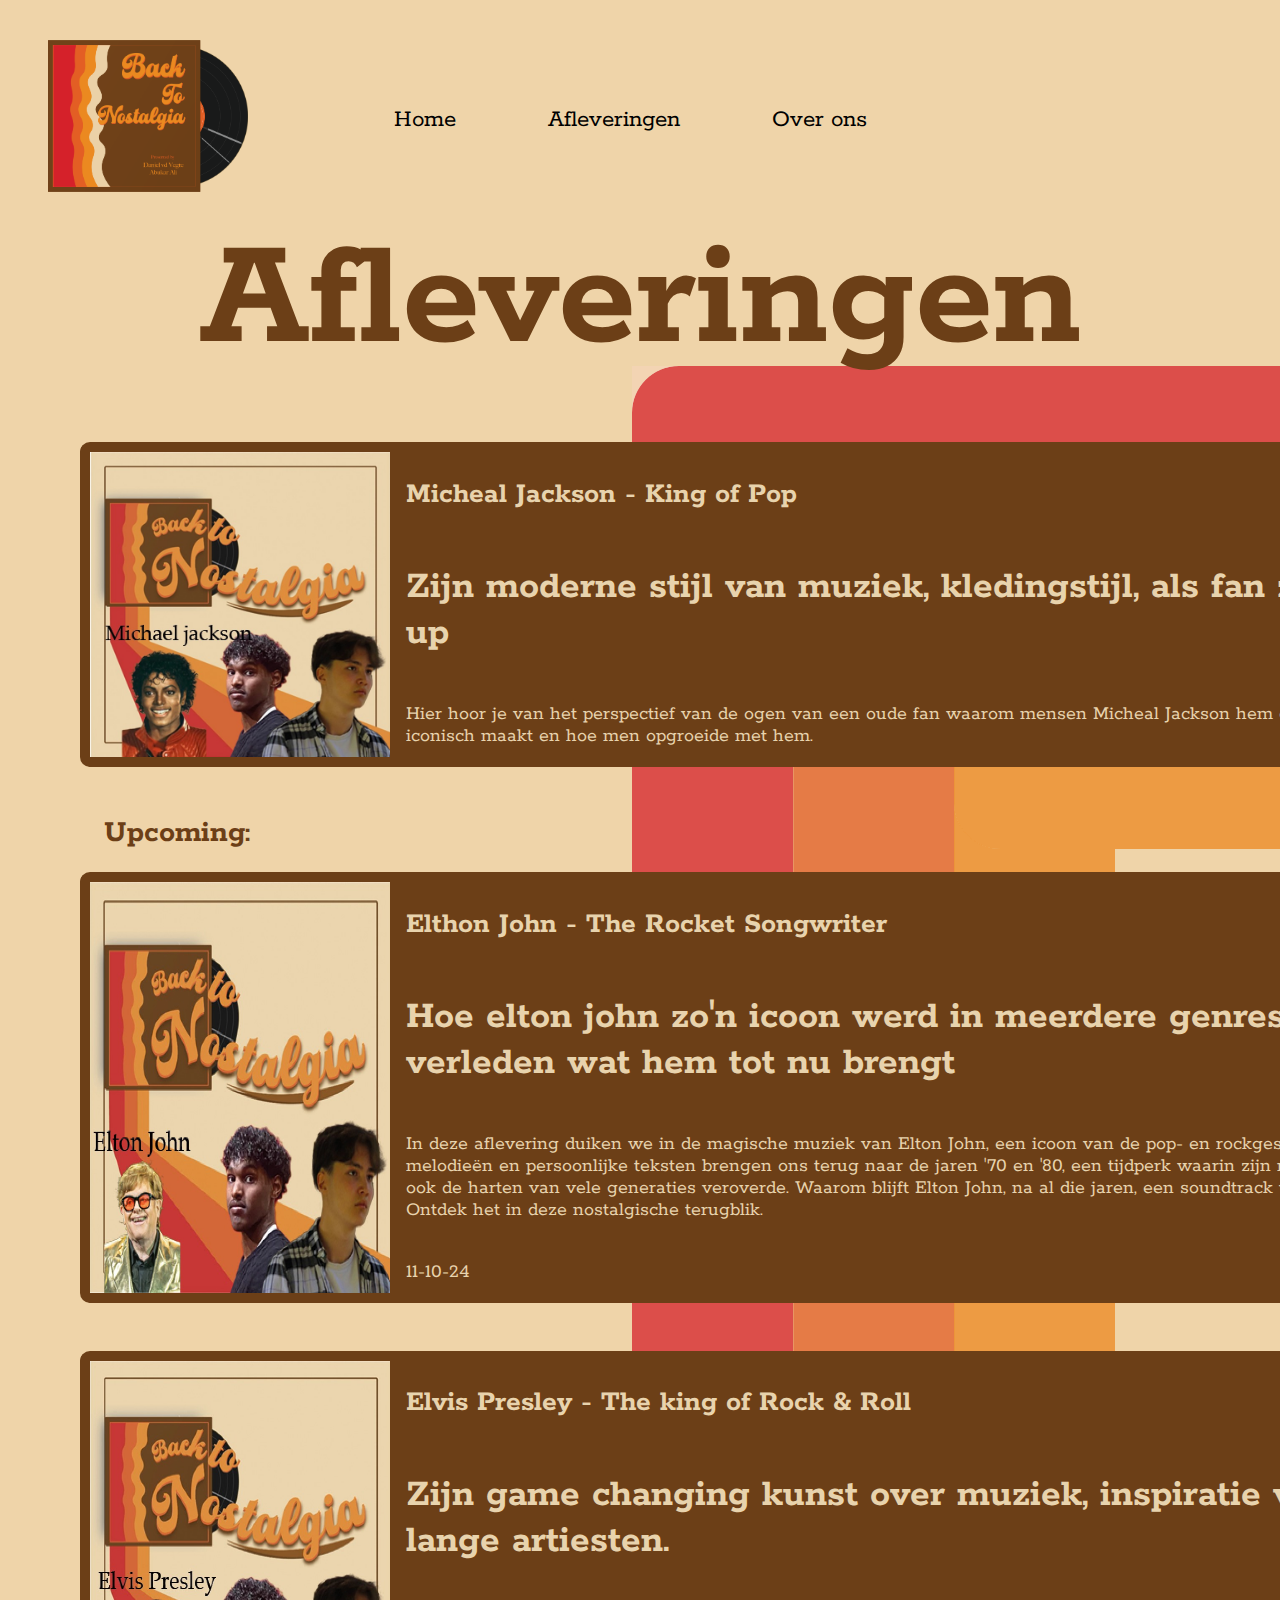
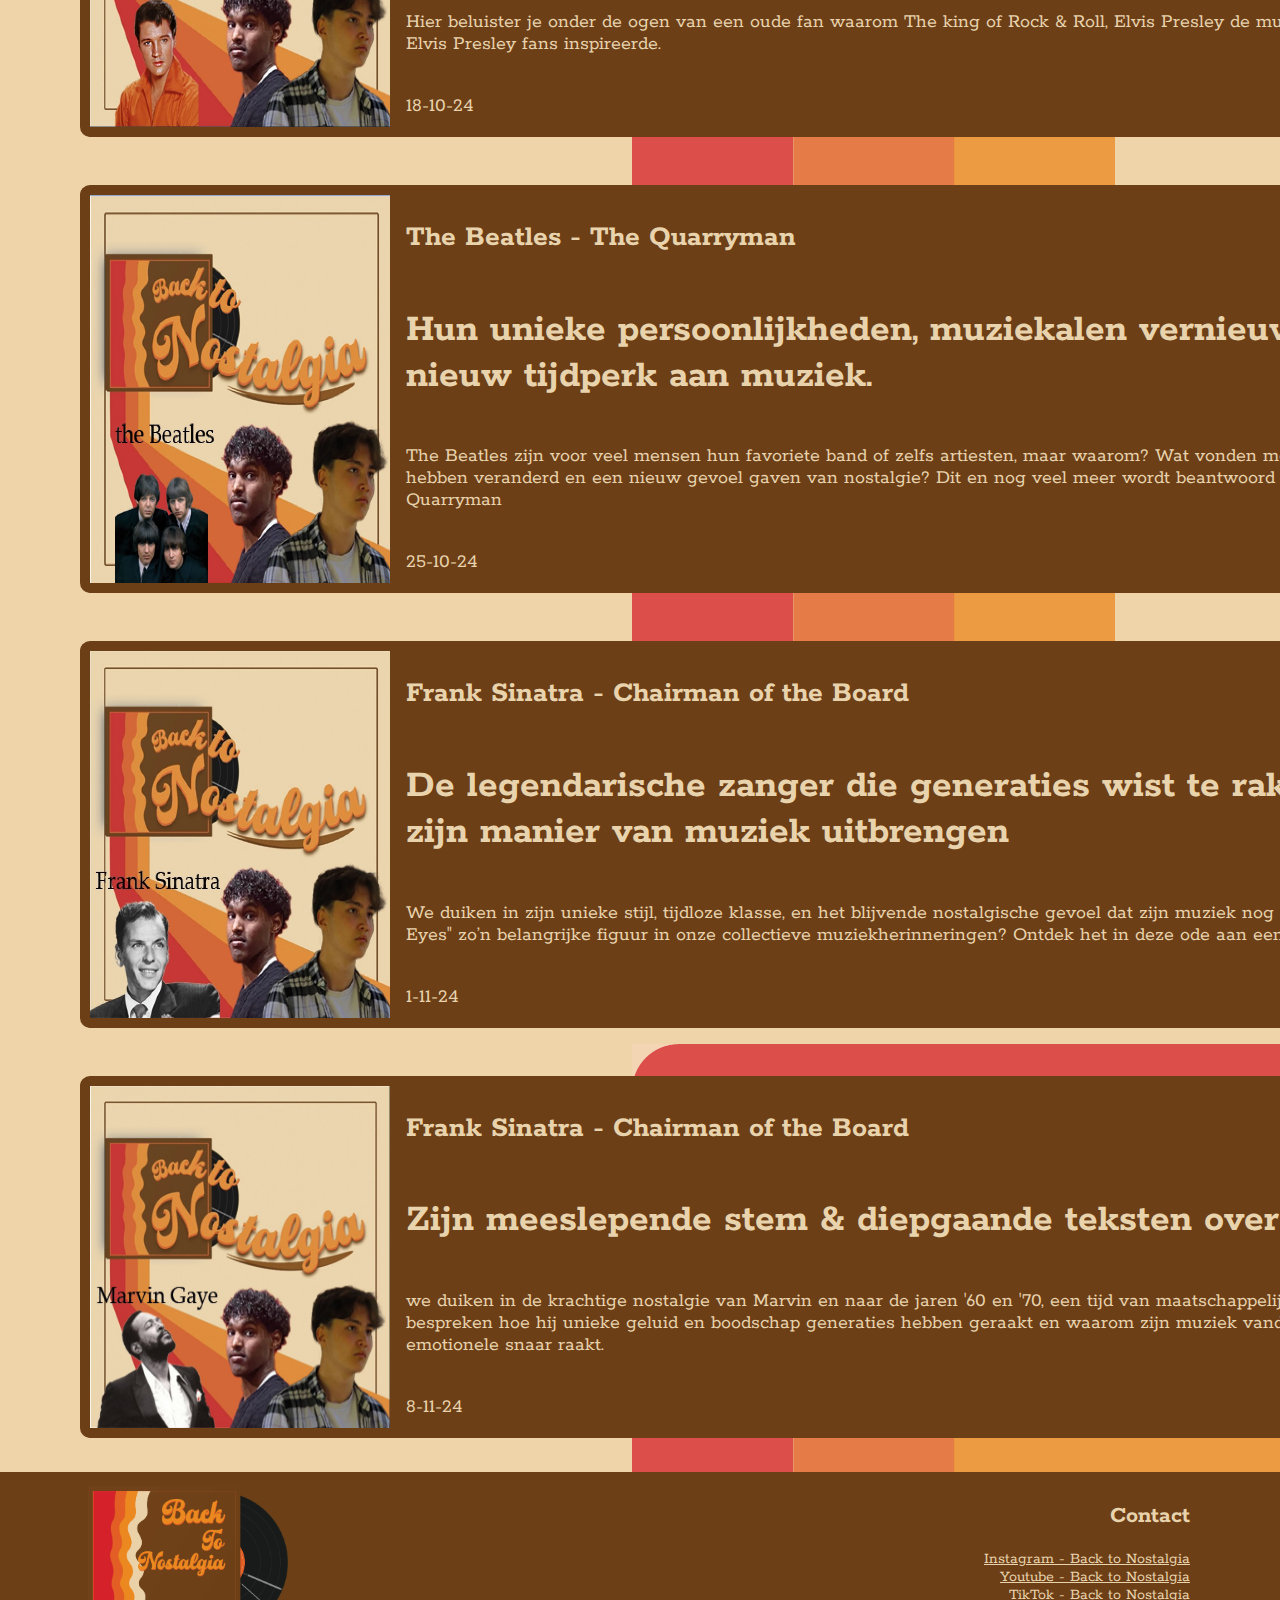
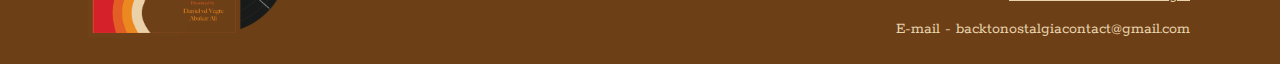
==== afleveringen.html @ cfd00c78 "Add files via upload" ====
<!DOCTYPE html>
<html lang="en">
  <head>
    <link rel="stylesheet" href="style.css" />
    <meta charset="UTF-8" />
    <meta name="viewport" content="width=device-width, initial-scale=1.0" />
    <title>Document</title>
  </head>
  <body>
    <header>
      <nav>
        <ul>
          <a href="index.html"
            ><img
              class="logovinylplaat"
              src="images/images/logocontent.png"
              alt="backtonostalgialogovinylplaat"
          /></a>
          <li><a href="index.html">Home</a></li>
          <li><a href="afleveringen.html">Afleveringen</a></li>
          <li><a href="overons.html">Over ons</a></li>
        </ul>
      </nav>
    </header>

    <h4>Afleveringen</h4>

    <section class="beschrijving">
      <img
        class="bandfoto"
        src="images/images/michealjacksonthumbnail.jpeg"
        alt="fotomj"
      />
      <article class="bandBeschrijving">
        <h2>Micheal Jackson - King of Pop</h2>
        <h1>
          Zijn moderne stijl van muziek, kledingstijl, als fan zijnde & zijn
          come-up
        </h1>
        <p>
          Hier hoor je van het perspectief van de ogen van een oude fan waarom
          mensen Micheal Jackson hem de King of Pop noemen, wat hem zo iconisch
          maakt en hoe men opgroeide met hem.
        </p>
      </article>
    </section>

    <section class="upcoming">
      <h1>Upcoming:</h1>
    </section>

    <section class="beschrijving">
      <img
        class="bandfoto"
        src="images/images/eltonjohnthumbnail.jpeg"
        alt="fotoeltonjohn"
      />
      <article class="bandBeschrijving">
        <h2>Elthon John - The Rocket Songwriter</h2>
        <h1>
          Hoe elton john zo'n icoon werd in meerdere genres & zijn lastige
          verleden wat hem tot nu brengt
        </h1>
        <p>
          In deze aflevering duiken we in de magische muziek van Elton John, een
          icoon van de pop- en rockgeschiedenis. Zijn unieke stijl, betoverende
          melodieën en persoonlijke teksten brengen ons terug naar de jaren '70
          en '80, een tijdperk waarin zijn muziek niet alleen de hitlijsten,
          maar ook de harten van vele generaties veroverde. Waarom blijft Elton
          John, na al die jaren, een soundtrack voor zoveel dierbare
          herinneringen? Ontdek het in deze nostalgische terugblik.
        </p>

        <p>11-10-24</p>
      </article>
    </section>

    <section class="beschrijving">
      <img
        class="bandfoto"
        src="images/images/elvispresleythumbnail.jpeg"
        alt="fotoelvispresley"
      />
      <article class="bandBeschrijving">
        <h2>Elvis Presley - The king of Rock & Roll</h2>
        <h1>
          Zijn game changing kunst over muziek, inspiratie voor generaties lange
          artiesten.
        </h1>
        <p>
          Hier beluister je onder de ogen van een oude fan waarom The king of
          Rock & Roll, Elvis Presley de muziek industrie heeft veranderd, Hoe
          Elvis Presley fans inspireerde.
        </p>

        <p>18-10-24</p>
      </article>
    </section>

    <section class="beschrijving">
      <img
        class="bandfoto"
        src="images/images/beatlesthumbnail.jpeg"
        alt="fotobeatles"
      />
      <article class="bandBeschrijving">
        <h2>The Beatles - The Quarryman</h2>
        <h1>
          Hun unieke persoonlijkheden, muziekalen vernieuwingen en een nieuw
          tijdperk aan muziek.
        </h1>
        <p>
          The Beatles zijn voor veel mensen hun favoriete band of zelfs
          artiesten, maar waarom? Wat vonden mensen ervan dat ze de muziek
          industrie hebben veranderd en een nieuw gevoel gaven van nostalgie?
          Dit en nog veel meer wordt beantwoord door een van de trouwe fans van
          The Quarryman
        </p>

        <p>25-10-24</p>
      </article>
    </section>

    <section class="beschrijving">
      <img
        class="bandfoto"
        src="images/images/franksinatrathumbnail.jpeg"
        alt="fotofranksinatra"
      />
      <article class="bandBeschrijving">
        <h2>Frank Sinatra - Chairman of the Board</h2>
        <h1>
          De legendarische zanger die generaties wist te raken, zijn charmes &
          zijn manier van muziek uitbrengen
        </h1>
        <p>
          We duiken in zijn unieke stijl, tijdloze klasse, en het blijvende
          nostalgische gevoel dat zijn muziek nog steeds oproept. Waarom blijft
          "Ol' Blue Eyes" zo’n belangrijke figuur in onze collectieve
          muziekherinneringen? Ontdek het in deze ode aan een iconisch tijdperk.
        </p>

        <p>1-11-24</p>
      </article>
    </section>

    <section class="beschrijving">
      <img
        class="bandfoto"
        src="images/images/marvingayethumbnail.jpeg"
        alt="fotomarvingaye"
      />
      <article class="bandBeschrijving">
        <h2>Frank Sinatra - Chairman of the Board</h2>
        <h1>Zijn meeslepende stem & diepgaande teksten over de wereld</h1>
        <p>
          we duiken in de krachtige nostalgie van Marvin en naar de jaren '60 en
          '70, een tijd van maatschappelijke verandering en romantiek. We
          bespreken hoe hij unieke geluid en boodschap generaties hebben geraakt
          en waarom zijn muziek vandaag de dag nog steeds zo’n sterke emotionele
          snaar raakt.
        </p>

        <p>8-11-24</p>
      </article>
    </section>

    <footer>
      <section class="logofooter">
        <img
          class="bandfoto"
          src="images/images/logocontent.png"
          alt="fotologo"
        />
      </section>

      <section class="beschrijvingfooter">
        <h2>Contact</h2>
        <section class="linksfooter">
          <a href="https://www.instagram.com/">Instagram - Back to Nostalgia</a>
          <a href="https://www.youtube.com/">Youtube - Back to Nostalgia</a>
          <a href="https://www.tiktok.com/">TikTok - Back to Nostalgia</a>
        </section>
        <p>E-mail - backtonostalgiacontact@gmail.com</p>
      </section>
    </footer>
  </body>
</html>
---- style.css ----
@import url("https://fonts.googleapis.com/css2?family=Rokkitt:ital,wght@0,100..900;1,100..900&display=swap");

h4 {
  font-family: Rokkitt;
  display: flex;
  justify-content: center;
  font-size: 10em;
  margin-top: 10px;
  margin-bottom: 50px;
  color: rgb(108, 63, 23);
}

* {
  font-family: Rokkitt;
}

body {
  background-color: rgb(232, 211, 173);
}

body {
  background-image: url(images/images/achtergrondregenboogtrans.png);
}

ul {
  list-style-type: none;
  margin: auto;
  margin-top: 40px;
  margin-right: 200px;
  font-size: 25px;
  gap: 2em;
}

ul li {
  display: inline-block;
}

ul li a {
  text-decoration: none;
  color: black;
  padding: 10px 20px;
  border: 1px solid transparent;
  transition: 0.5 ease;
}

ul li a:hover {
  background-color: rgb(108, 63, 23);
  color: rgb(232, 211, 173);
  border-radius: 2px;
}

.logovinylplaat {
  width: 200px;
  height: auto;
}

main {
  margin: auto;
}

nav ul {
  display: flex;
  flex-wrap: flex;
  align-items: center;
}

nav img {
  margin-right: 75px;
}

h1 p {
  display: flex;
}

.ovonopmaak {
  display: flex;
  border: 10px solid rgb(108, 63, 23);
  background-color: rgb(108, 63, 23);
  color: rgb(232, 211, 173);
  margin-left: 4.5em;
  margin-right: 4.5em;
  border-width: 10px;
  border-radius: 5px;
}

.ovonopmaaktwee {
  display: flex;
  border: 10px solid rgb(108, 63, 23);
  background-color: rgb(108, 63, 23);
  color: rgb(232, 211, 173);
  margin-top: 2em;
  border-radius: 5px;
  padding-left: 1rem;
  padding-right: 1rem;
  margin-right: 45em;
  margin-left: 3.6em;
  font-size: 20px;
}

.fotooverons {
  display: flex;
  width: 10px;
  height: auto;
  align-items: center;
  margin-left: 53em;
  margin-top: -28em;
  gap: 5em;
}

.beschrijvingoverons {
  display: flex;
  border: 5px solid rgb(108, 63, 23);
  width: 290px;
  background-color: rgb(108, 63, 23);
  color: rgb(232, 211, 173);
  border-radius: 10px;
  margin-left: 53em;
  padding-top: 10px;
  justify-content: center;
  margin-top: -2em;
}

.beschrijvingoveronstwee {
  display: flex;
  border: 5px solid rgb(108, 63, 23);
  width: 290px;
  background-color: rgb(108, 63, 23);
  color: rgb(232, 211, 173);
  border-radius: 10px;
  margin-left: 76.8em;
  padding-top: 10px;
  justify-content: center;
  margin-top: -5.5em;
  margin-bottom: 10em;
}

.beschrijving {
  display: flex;
  border: 10px solid rgb(108, 63, 23);
  width: 1550px;
  background-color: rgb(108, 63, 23);
  border-bottom: 10px;
  border-radius: 10px;
  margin-left: 4.5em;
  margin-bottom: 3em;
}

.bandfoto {
  width: 300px;
  height: auto;
  align-items: center;
  margin-bottom: 10px;
}

.bandBeschrijving {
  display: flex;
  flex-direction: column;
  color: rgb(232, 211, 173);
  flex-wrap: wrap;
  font-size: 20px;
  padding-left: 1rem;
  padding-right: 1rem;
}

.recentpod {
  margin-left: 6em;
  color: rgb(108, 63, 23);
}

.introductie {
  display: flex;
  flex-wrap: wrap;
  background-image: url(images/images/achtergrondmerch.png);
  margin-left: 65em;
  margin-right: 10em;
  justify-content: center;
  align-items: center;
  margin-top: 4em;
}

.merchknop a {
  font-size: 23px;
  margin-left: 4px;
  display: flex;
  background-color: rgb(108, 63, 23);
  border-radius: 50px;
  color: rgb(232, 211, 173);
  padding: 10px 20px;
  transition: 0.5s;
}

.merchknop a:hover {
  display: flex;
  background-color: rgb(232, 211, 173);
  color: rgb(108, 63, 23);
  border-radius: 2px;
  border-radius: 25px;
  padding: 175px 125px;
  font-size: 23px;
}

.grootte {
  margin-top: 25em;
  color: rgb(108, 63, 23);
}

.logoyoutube img {
  display: flex;
  width: 75px;
  height: auto;
}

.logoinstagram img {
  display: flex;
  width: 50px;
  height: auto;
  margin-left: 10em;
}

iframe {
  display: flex;
  flex-wrap: wrap;
  margin-left: 8em;
  margin-top: -450px;
  margin-bottom: 5em;
}

.upcoming {
  margin-left: 6em;
  color: rgb(108, 63, 23);
}

.logofooter img {
  display: flex;
  width: 200px;
  height: auto;
  align-items: center;
  margin-left: 5em;
}

.beschrijvingfooter {
  display: flex;
  flex-direction: column;
  align-items: end;
  color: rgb(232, 211, 173);

  margin-right: -0.5em;
  margin-left: -1em;
  margin-top: -11em;
  margin-bottom: -2em;

  border: 10px solid rgb(108, 63, 23);
  padding-right: 5em;

  background-color: rgb(108, 63, 23);
}

.linksfooter a {
  display: flex;
  color: rgb(232, 211, 173);
  flex-direction: column;
  align-items: end;
}
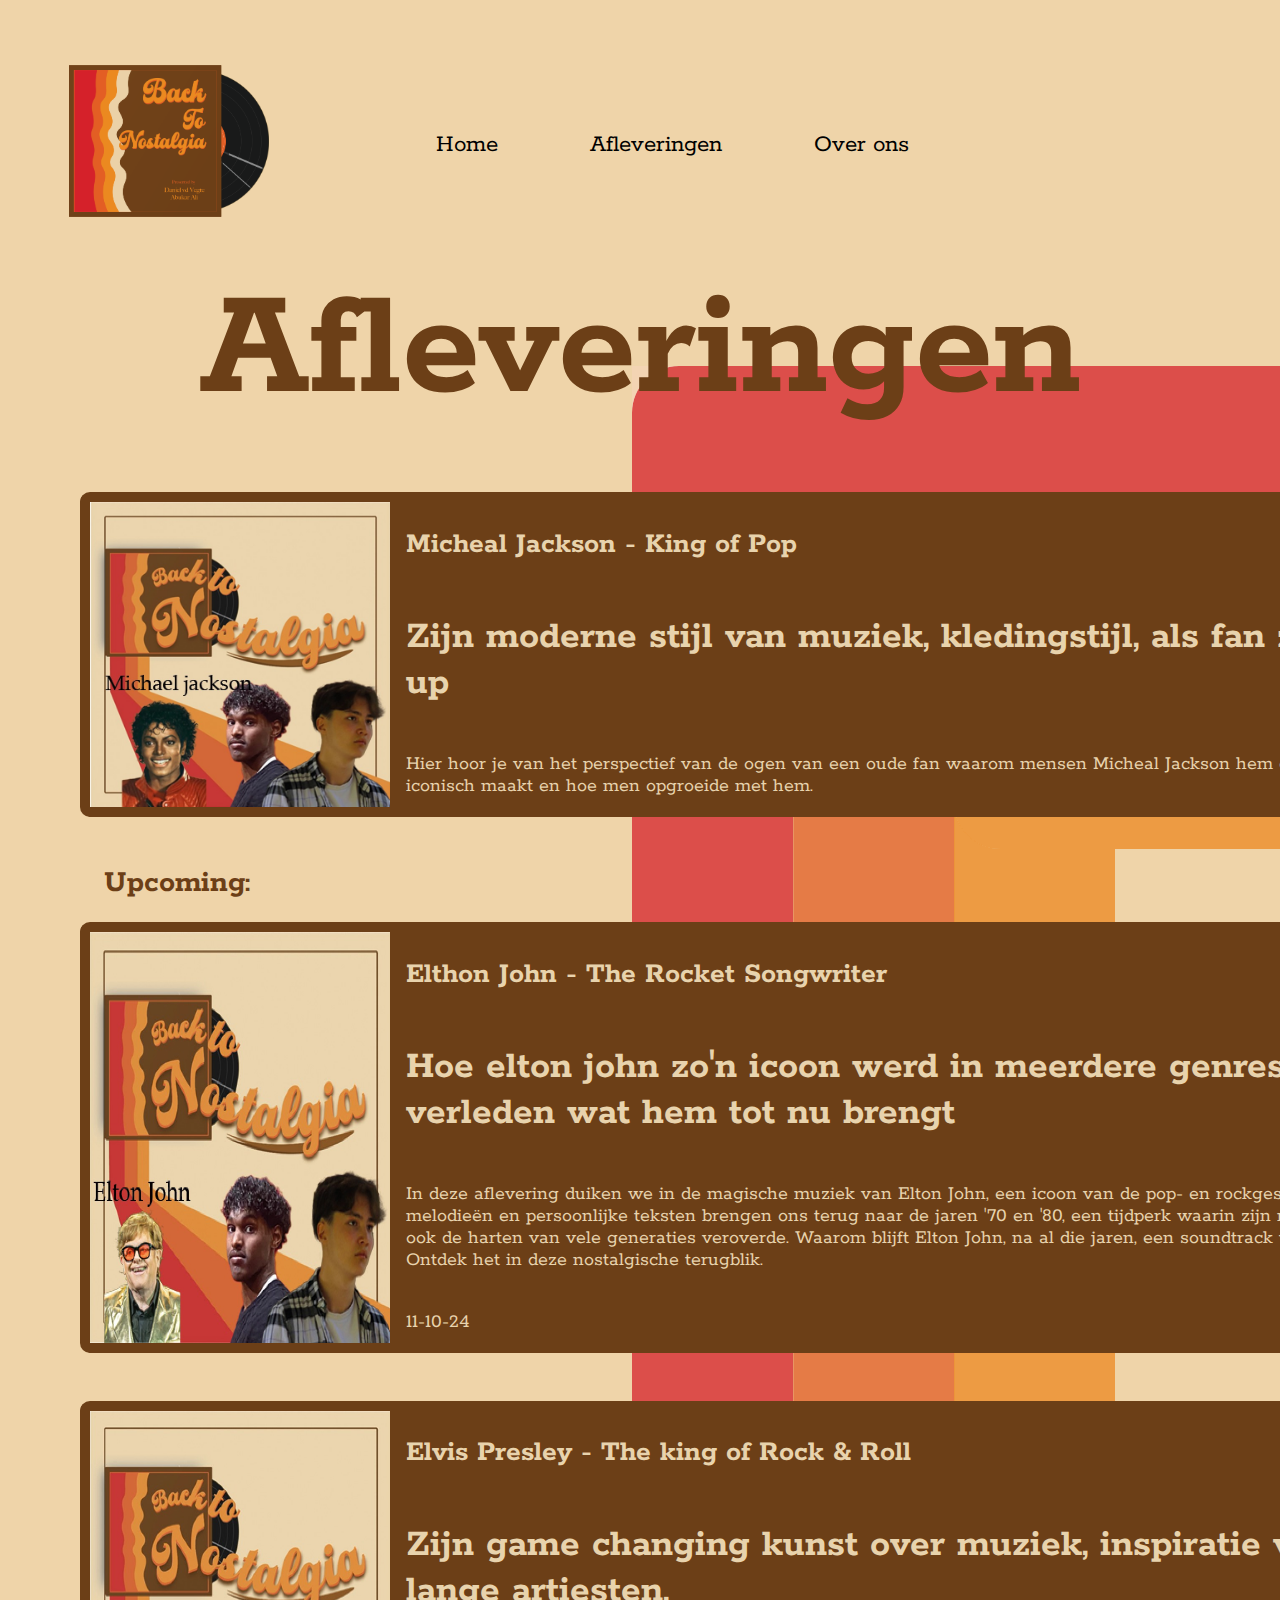
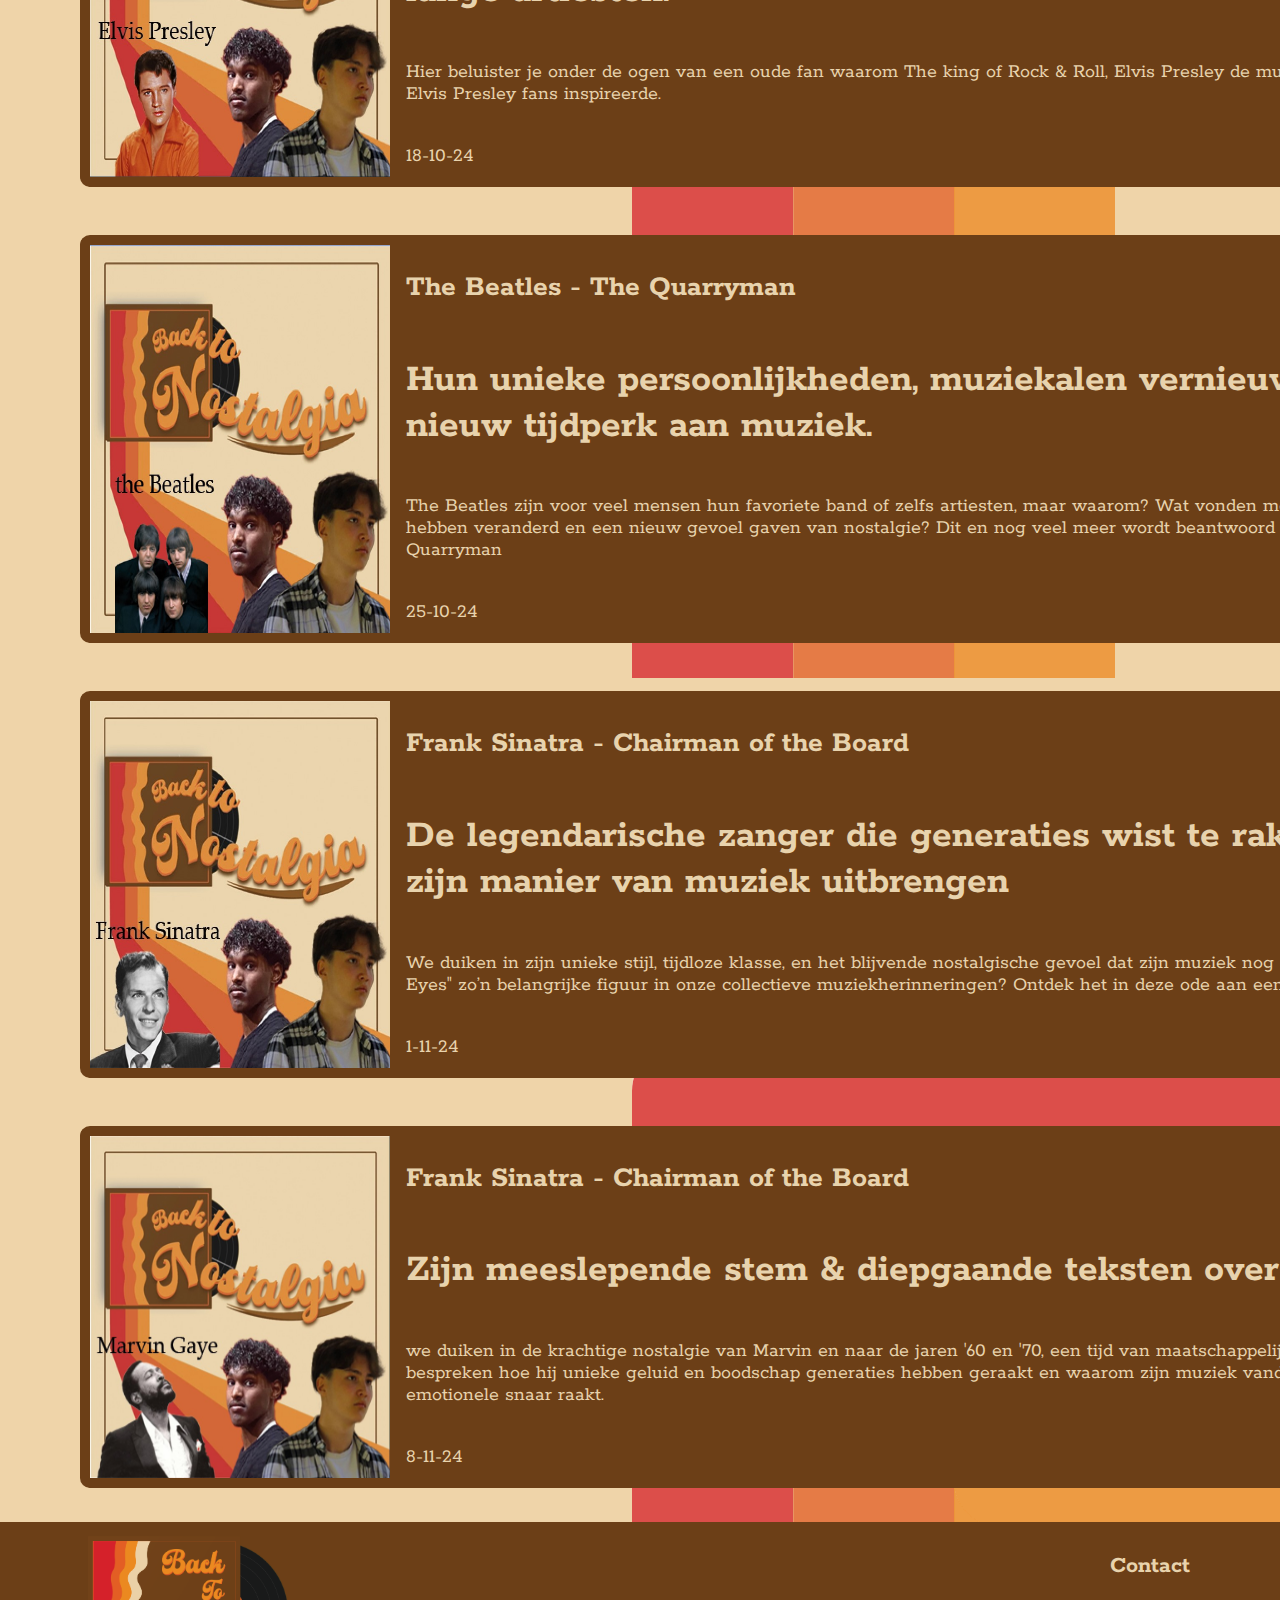
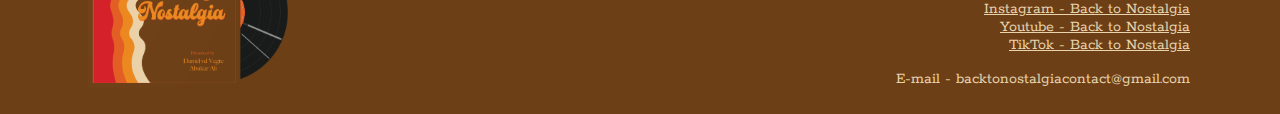
==== commit 47656ff2: "Update afleveringen.html" ====
--- a/afleveringen.html
+++ b/afleveringen.html
@@ -10,12 +10,16 @@
     <header>
       <nav>
         <ul>
-          <a href="index.html"
-            ><img
-              class="logovinylplaat"
-              src="images/images/logocontent.png"
-              alt="backtonostalgialogovinylplaat"
-          /></a>
+          <li>
+            <p>
+              <a href="index.html"
+                ><img
+                  class="logovinylplaat"
+                  src="images/images/logocontent.png"
+                  alt="backtonostalgialogovinylplaat"
+              /></a>
+            </p>
+          </li>
           <li><a href="index.html">Home</a></li>
           <li><a href="afleveringen.html">Afleveringen</a></li>
           <li><a href="overons.html">Over ons</a></li>
@@ -186,3 +190,5 @@
     </footer>
   </body>
 </html>
+
+<!-- Bronvermelding van foto's niet gemeld bij doorsturen -->
